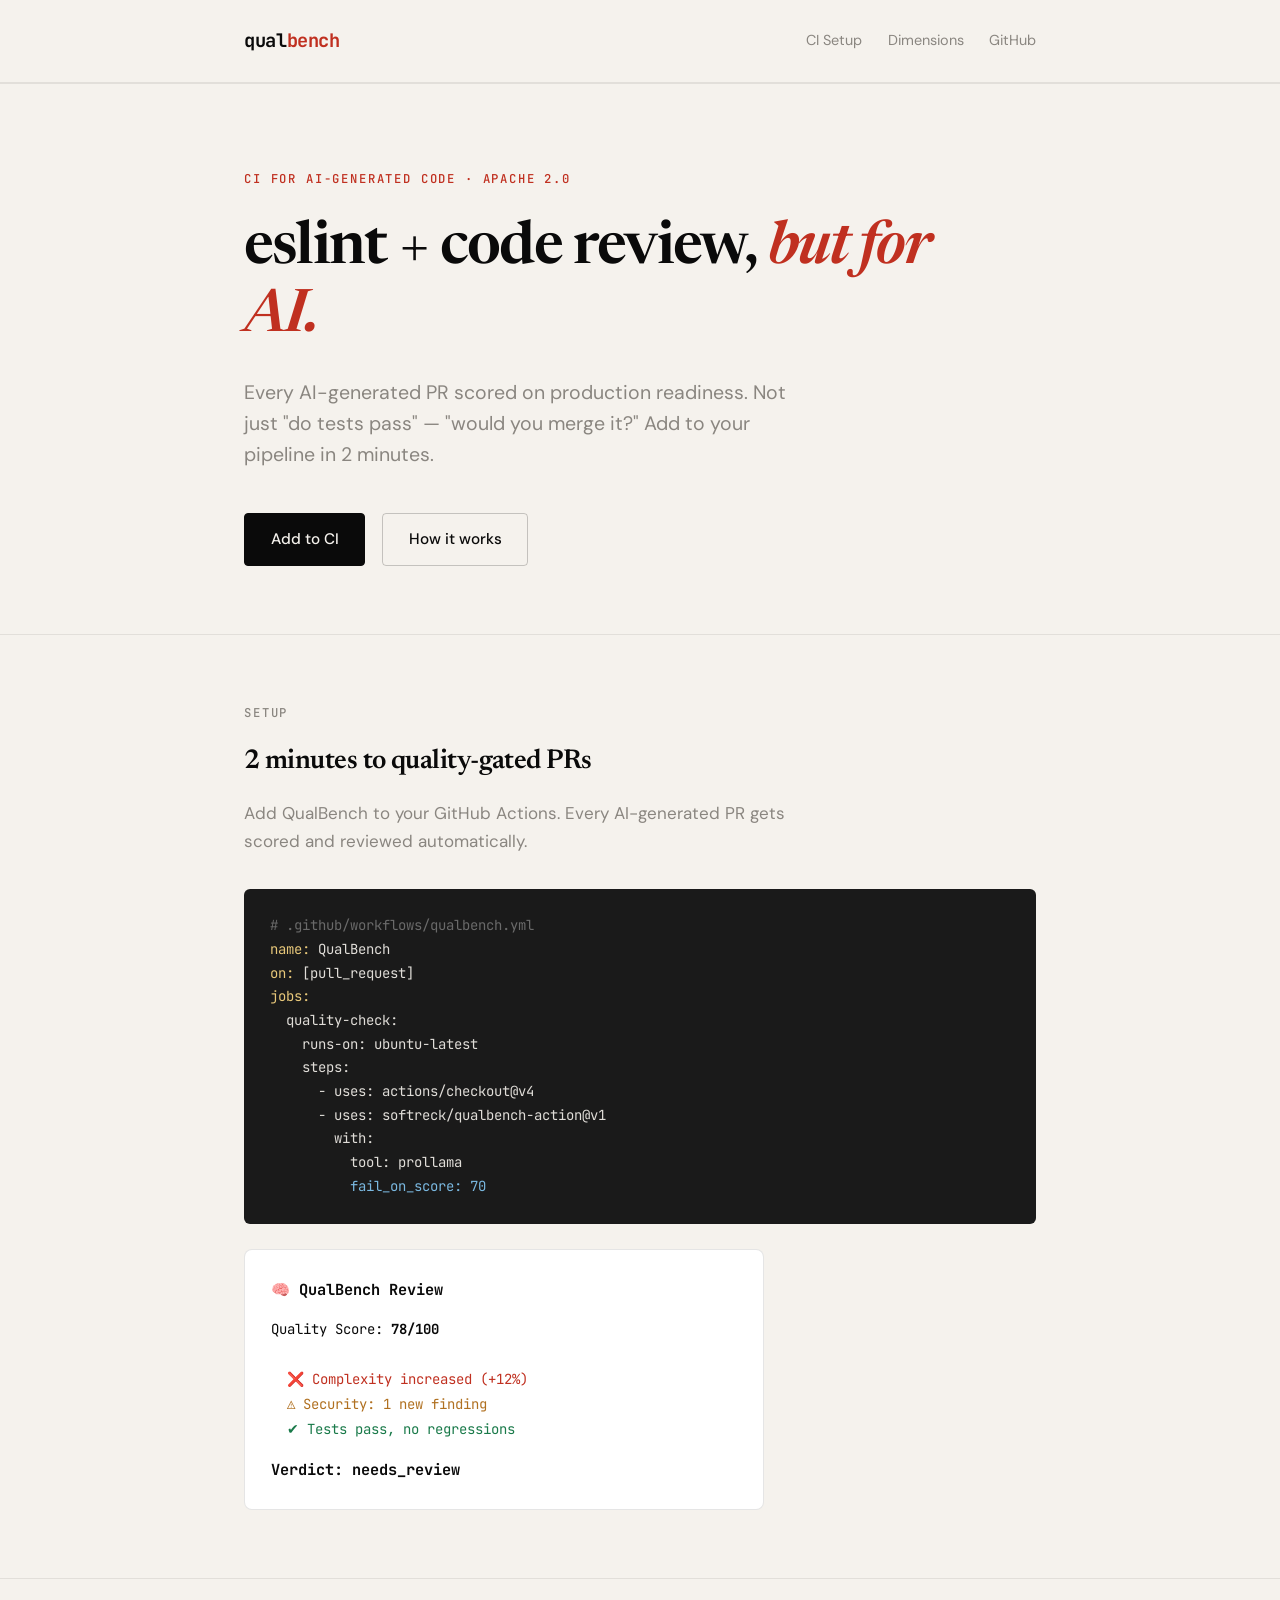
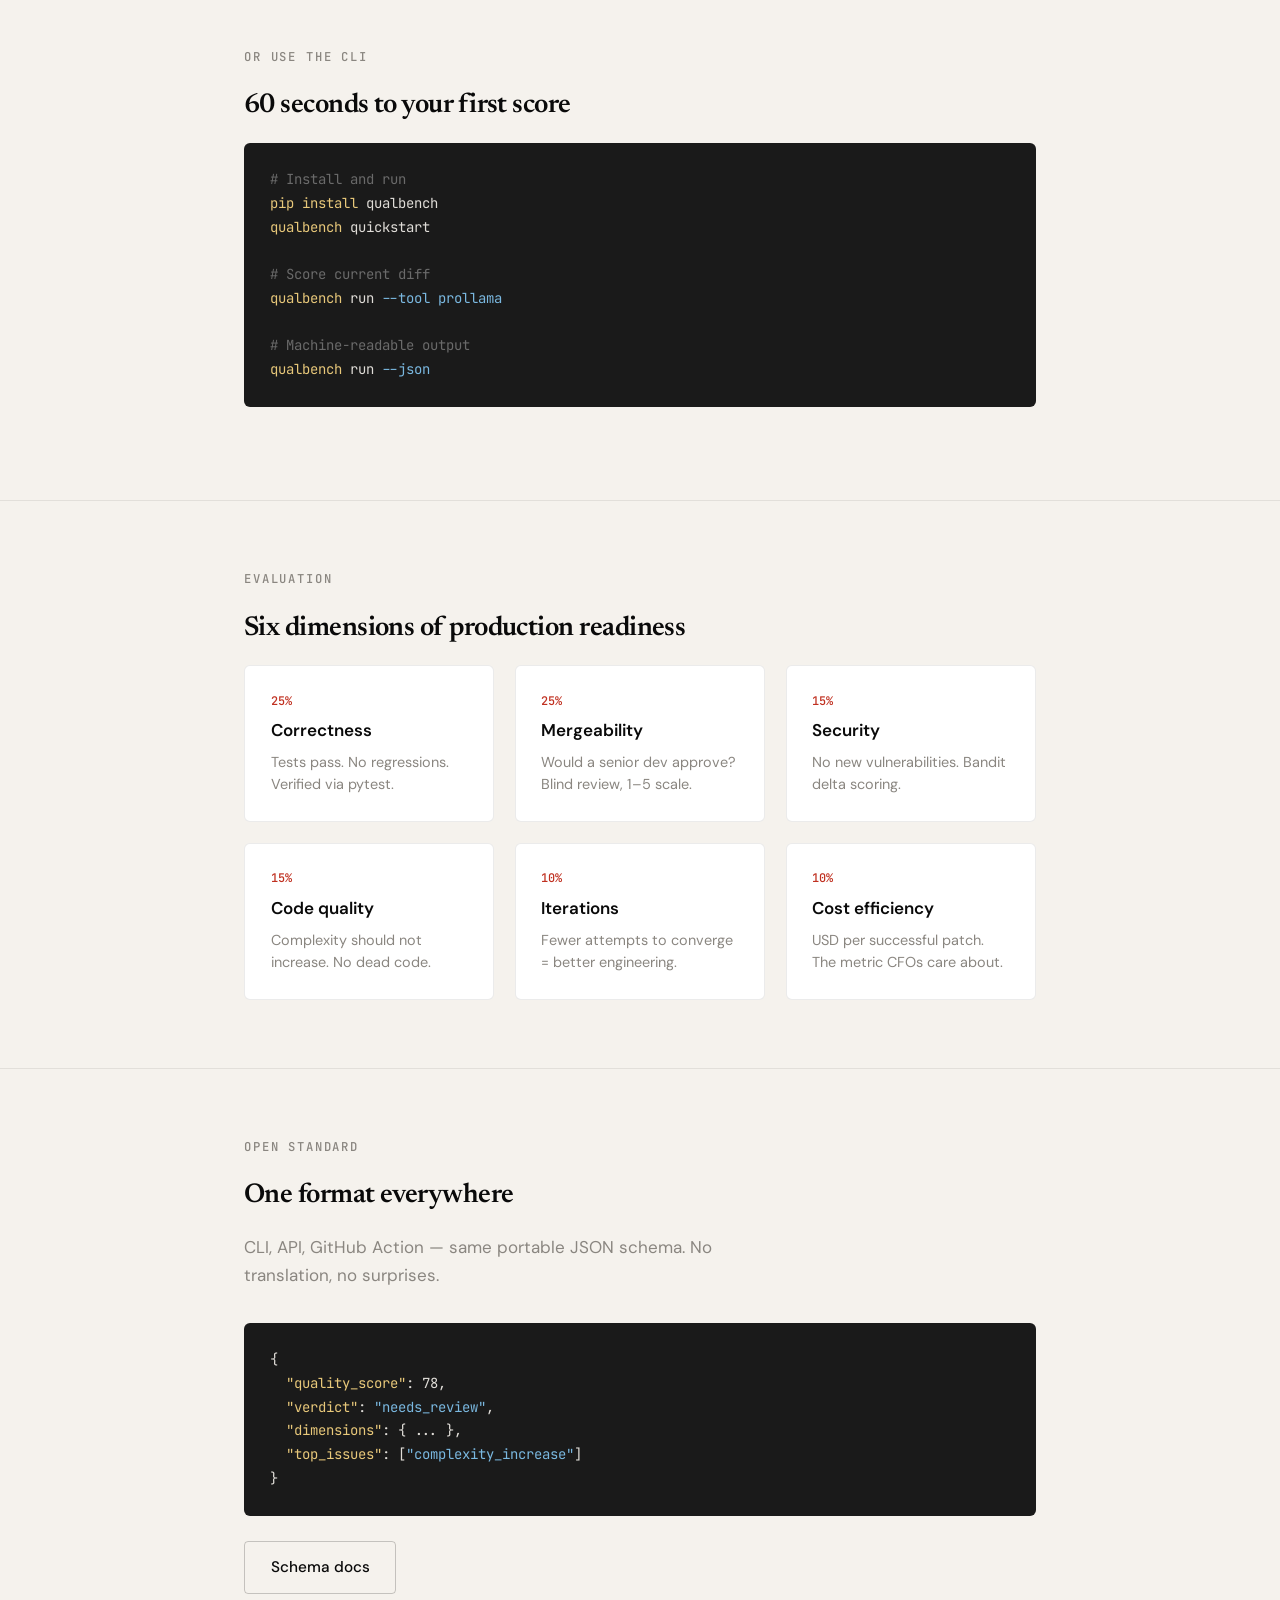
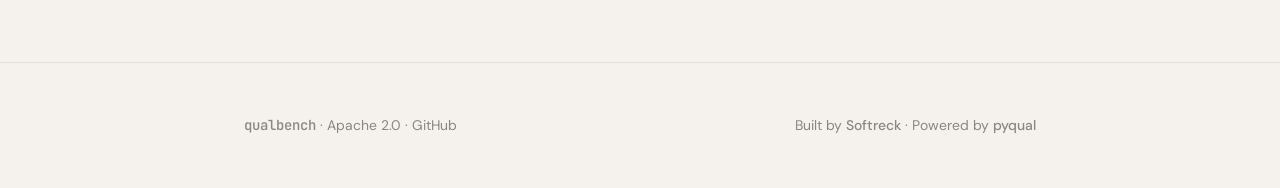
==== www/index.html @ 2bb83873 "feat(docs): CLI interface improvements changes:   - file: cli.py     area: cli     added: [main, inf" ====
<!DOCTYPE html>
<html lang="en">
<head>
<meta charset="UTF-8">
<meta name="viewport" content="width=device-width, initial-scale=1.0">
<title>QualBench — CI for AI-Generated Code</title>
<meta name="description" content="eslint + code review, but for AI. Score every AI-generated PR on production readiness. Add to your pipeline in 2 minutes.">
<link rel="preconnect" href="https://fonts.googleapis.com">
<link href="https://fonts.googleapis.com/css2?family=JetBrains+Mono:wght@400;500;700&family=Newsreader:ital,wght@0,400;0,600;1,400&family=DM+Sans:wght@400;500;600&display=swap" rel="stylesheet">
<style>
*{margin:0;padding:0;box-sizing:border-box}
:root{--ink:#0a0a0a;--paper:#f5f2ed;--mid:#8a8680;--accent:#c03020;--green:#1a7a4a;--mono:'JetBrains Mono',monospace;--serif:'Newsreader',Georgia,serif;--sans:'DM Sans',system-ui,sans-serif}
html{font-size:17px;scroll-behavior:smooth}
body{background:var(--paper);color:var(--ink);font-family:var(--sans);line-height:1.65;-webkit-font-smoothing:antialiased}
.container{max-width:860px;margin:0 auto;padding:0 2rem}
nav{padding:1.5rem 0;border-bottom:1px solid rgba(0,0,0,.08)}
nav .container{display:flex;justify-content:space-between;align-items:center}
nav .logo{font-family:var(--mono);font-weight:700;font-size:1.1rem;text-decoration:none;color:var(--ink);letter-spacing:-.02em}
nav .logo span{color:var(--accent)}
nav .links{display:flex;gap:1.5rem;font-size:.85rem}
nav .links a{color:var(--mid);text-decoration:none;transition:color .2s}
nav .links a:hover{color:var(--ink)}
.hero{padding:5rem 0 4rem}
.hero .overline{font-family:var(--mono);font-size:.72rem;letter-spacing:.15em;text-transform:uppercase;color:var(--accent);margin-bottom:1.5rem;font-weight:500}
.hero h1{font-family:var(--serif);font-size:clamp(2.2rem,5.5vw,3.5rem);font-weight:600;line-height:1.15;letter-spacing:-.03em;max-width:700px;margin-bottom:1.5rem}
.hero h1 em{font-style:italic;color:var(--accent)}
.hero .subtitle{font-size:1.15rem;color:var(--mid);max-width:560px;line-height:1.6;margin-bottom:2.5rem}
.btn{display:inline-flex;align-items:center;gap:.5rem;padding:.75rem 1.5rem;font-size:.9rem;font-weight:500;text-decoration:none;border-radius:4px;transition:all .15s}
.btn-primary{background:var(--ink);color:var(--paper);border:1px solid var(--ink)}
.btn-primary:hover{background:#222}
.btn-ghost{background:transparent;color:var(--ink);border:1px solid rgba(0,0,0,.2)}
.btn-ghost:hover{border-color:var(--ink)}
section{padding:4rem 0;border-top:1px solid rgba(0,0,0,.08)}
.section-label{font-family:var(--mono);font-size:.72rem;letter-spacing:.15em;text-transform:uppercase;color:var(--mid);margin-bottom:1rem;font-weight:500}
h2{font-family:var(--serif);font-size:1.6rem;margin-bottom:.8rem;font-weight:600;letter-spacing:-.02em}
.desc{color:var(--mid);margin-bottom:2rem;max-width:560px}
pre{background:#1a1a1a;color:#e0ddd8;padding:1.5rem;border-radius:6px;overflow-x:auto;font-family:var(--mono);font-size:.82rem;line-height:1.7;margin-bottom:1.5rem}
pre .cmt{color:#6a6a6a}pre .cmd{color:#e8c87a}pre .flg{color:#7ab8e0}
.dim-grid{display:grid;grid-template-columns:repeat(auto-fit,minmax(240px,1fr));gap:1.2rem}
.dim-card{padding:1.5rem;border:1px solid rgba(0,0,0,.08);border-radius:6px;background:#fff;transition:border-color .2s}
.dim-card:hover{border-color:rgba(0,0,0,.2)}
.dim-weight{font-family:var(--mono);font-size:.7rem;color:var(--accent);margin-bottom:.3rem;font-weight:500}
.dim-name{font-weight:600;font-size:1rem;margin-bottom:.4rem}
.dim-desc{font-size:.85rem;color:var(--mid);line-height:1.55}
.pr-preview{background:#fff;border:1px solid rgba(0,0,0,.1);border-radius:8px;padding:1.5rem;font-family:var(--mono);font-size:.82rem;line-height:1.8;max-width:520px}
.pr-preview .title{font-weight:700;margin-bottom:.8rem;font-size:.9rem}
.pr-pass{color:var(--green)}
.pr-warn{color:#b07020}
.pr-fail{color:var(--accent)}
.pr-verdict{margin-top:.8rem;font-weight:700;font-size:.9rem}
footer{padding:3rem 0;border-top:1px solid rgba(0,0,0,.08);font-size:.82rem;color:var(--mid)}
footer .container{display:flex;justify-content:space-between;flex-wrap:wrap;gap:1rem}
footer a{color:var(--mid);text-decoration:none}
footer a:hover{color:var(--ink)}
@media(max-width:640px){.container{padding:0 1.2rem}.hero{padding:3rem 0 2.5rem}.dim-grid{grid-template-columns:1fr}footer .container{flex-direction:column;text-align:center}}
</style>
</head>
<body>
<nav><div class="container">
<a href="/" class="logo">qual<span>bench</span></a>
<div class="links">
<a href="#ci">CI Setup</a>
<a href="#dimensions">Dimensions</a>
<a href="https://github.com/softreck/qualbench">GitHub</a>
</div>
</div></nav>

<section class="hero"><div class="container">
<div class="overline">CI for AI-generated code &middot; Apache 2.0</div>
<h1>eslint + code review, <em>but for AI.</em></h1>
<p class="subtitle">Every AI-generated PR scored on production readiness. Not just "do tests pass" — "would you merge it?" Add to your pipeline in 2 minutes.</p>
<div style="display:flex;gap:1rem;flex-wrap:wrap">
<a href="https://github.com/softreck/qualbench" class="btn btn-primary">Add to CI</a>
<a href="#dimensions" class="btn btn-ghost">How it works</a>
</div>
</div></section>

<section id="ci"><div class="container">
<div class="section-label">Setup</div>
<h2>2 minutes to quality-gated PRs</h2>
<p class="desc">Add QualBench to your GitHub Actions. Every AI-generated PR gets scored and reviewed automatically.</p>
<pre><span class="cmt"># .github/workflows/qualbench.yml</span>
<span class="cmd">name:</span> QualBench
<span class="cmd">on:</span> [pull_request]
<span class="cmd">jobs:</span>
  quality-check:
    runs-on: ubuntu-latest
    steps:
      - uses: actions/checkout@v4
      - uses: softreck/qualbench-action@v1
        with:
          tool: prollama
          <span class="flg">fail_on_score: 70</span></pre>
<div class="pr-preview">
<div class="title">🧠 QualBench Review</div>
<div>Quality Score: <strong>78/100</strong></div>
<br>
<div class="pr-fail">&nbsp;&nbsp;❌ Complexity increased (+12%)</div>
<div class="pr-warn">&nbsp;&nbsp;⚠ Security: 1 new finding</div>
<div class="pr-pass">&nbsp;&nbsp;✔ Tests pass, no regressions</div>
<div class="pr-verdict">Verdict: needs_review</div>
</div>
</div></section>

<section><div class="container">
<div class="section-label">Or use the CLI</div>
<h2>60 seconds to your first score</h2>
<pre><span class="cmt"># Install and run</span>
<span class="cmd">pip install</span> qualbench
<span class="cmd">qualbench</span> quickstart

<span class="cmt"># Score current diff</span>
<span class="cmd">qualbench</span> run <span class="flg">--tool prollama</span>

<span class="cmt"># Machine-readable output</span>
<span class="cmd">qualbench</span> run <span class="flg">--json</span></pre>
</div></section>

<section id="dimensions"><div class="container">
<div class="section-label">Evaluation</div>
<h2>Six dimensions of production readiness</h2>
<div class="dim-grid">
<div class="dim-card"><div class="dim-weight">25%</div><div class="dim-name">Correctness</div><div class="dim-desc">Tests pass. No regressions. Verified via pytest.</div></div>
<div class="dim-card"><div class="dim-weight">25%</div><div class="dim-name">Mergeability</div><div class="dim-desc">Would a senior dev approve? Blind review, 1–5 scale.</div></div>
<div class="dim-card"><div class="dim-weight">15%</div><div class="dim-name">Security</div><div class="dim-desc">No new vulnerabilities. Bandit delta scoring.</div></div>
<div class="dim-card"><div class="dim-weight">15%</div><div class="dim-name">Code quality</div><div class="dim-desc">Complexity should not increase. No dead code.</div></div>
<div class="dim-card"><div class="dim-weight">10%</div><div class="dim-name">Iterations</div><div class="dim-desc">Fewer attempts to converge = better engineering.</div></div>
<div class="dim-card"><div class="dim-weight">10%</div><div class="dim-name">Cost efficiency</div><div class="dim-desc">USD per successful patch. The metric CFOs care about.</div></div>
</div>
</div></section>

<section><div class="container">
<div class="section-label">Open standard</div>
<h2>One format everywhere</h2>
<p class="desc">CLI, API, GitHub Action — same portable JSON schema. No translation, no surprises.</p>
<pre>{
  <span class="cmd">"quality_score"</span>: 78,
  <span class="cmd">"verdict"</span>: <span class="flg">"needs_review"</span>,
  <span class="cmd">"dimensions"</span>: { ... },
  <span class="cmd">"top_issues"</span>: [<span class="flg">"complexity_increase"</span>]
}</pre>
<a href="https://github.com/softreck/qualbench/blob/main/docs/schema.md" class="btn btn-ghost">Schema docs</a>
</div></section>

<footer><div class="container">
<div><span style="font-family:var(--mono);font-weight:500">qualbench</span> &middot; Apache 2.0 &middot; <a href="https://github.com/softreck/qualbench">GitHub</a></div>
<div>Built by <a href="https://softreck.com" style="font-weight:500">Softreck</a> &middot; Powered by <a href="https://github.com/semcod/pyqual" style="font-weight:500">pyqual</a></div>
</div></footer>
</body>
</html>
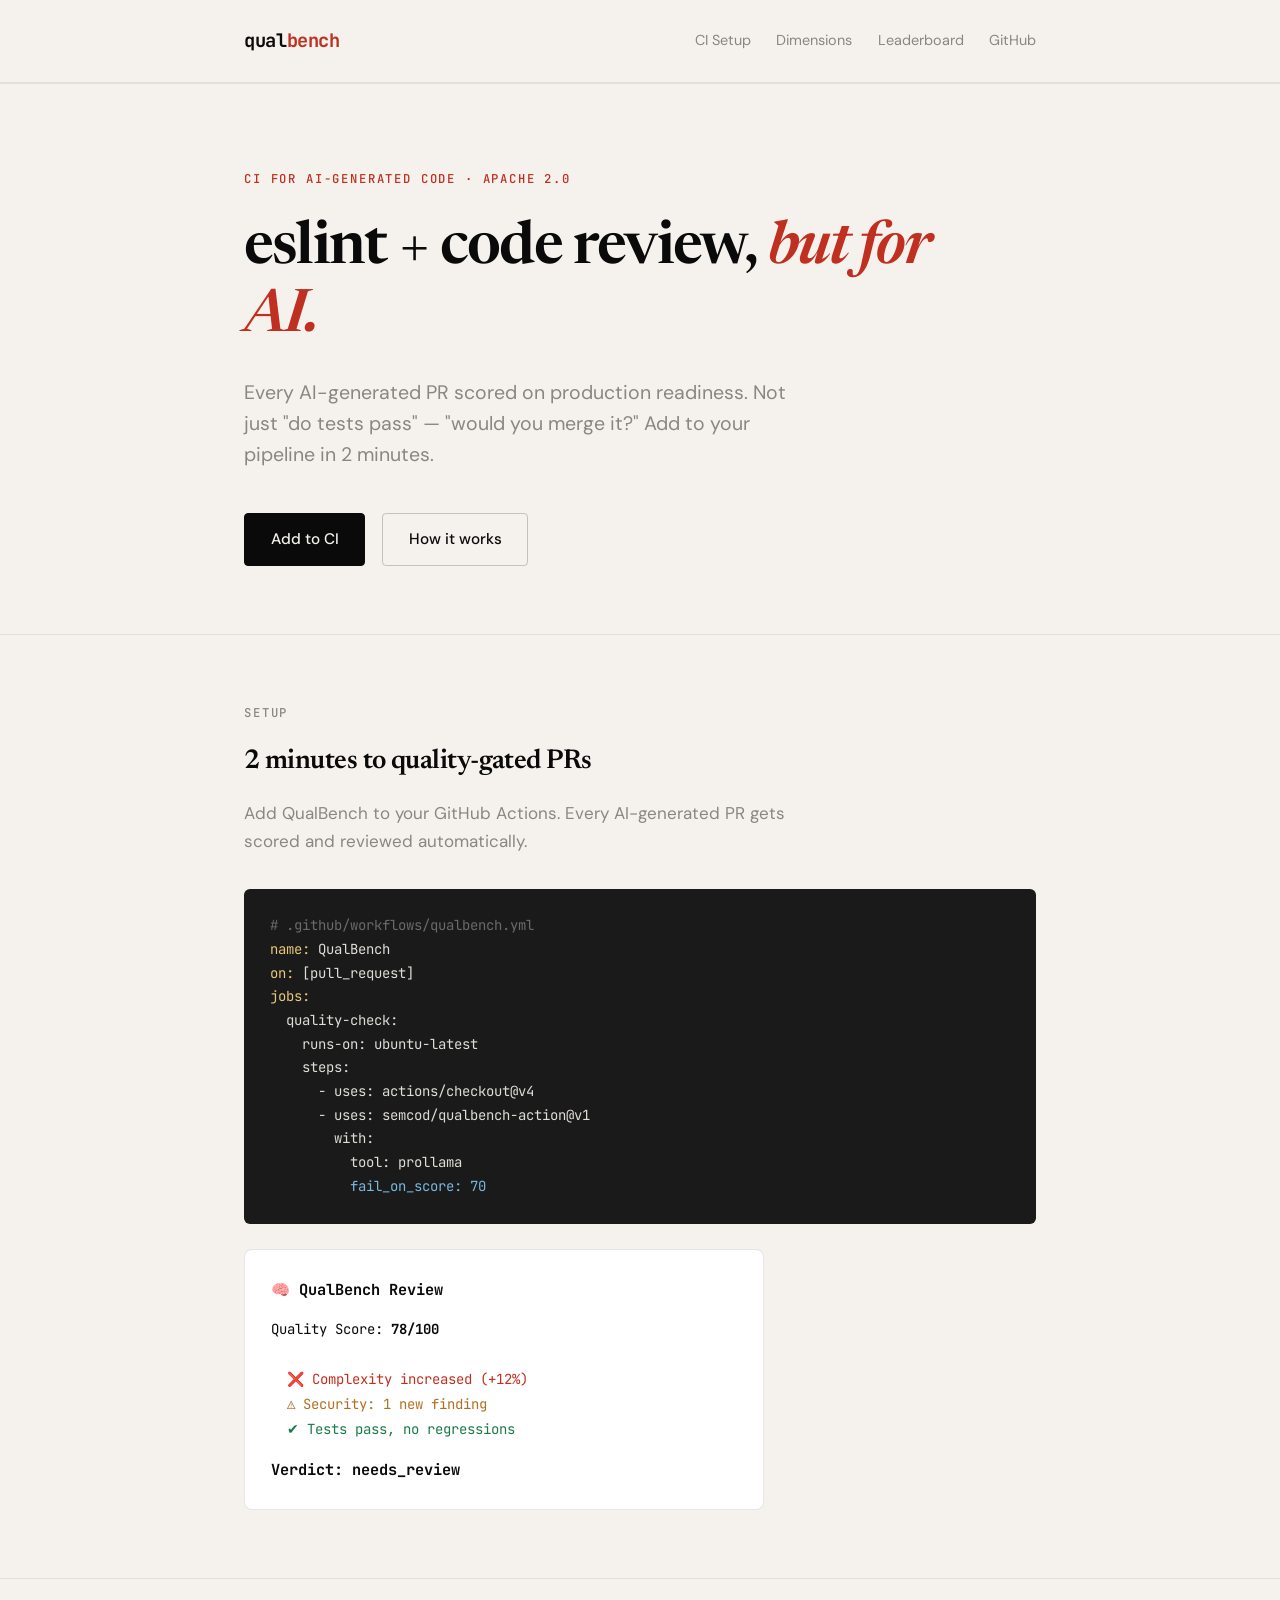
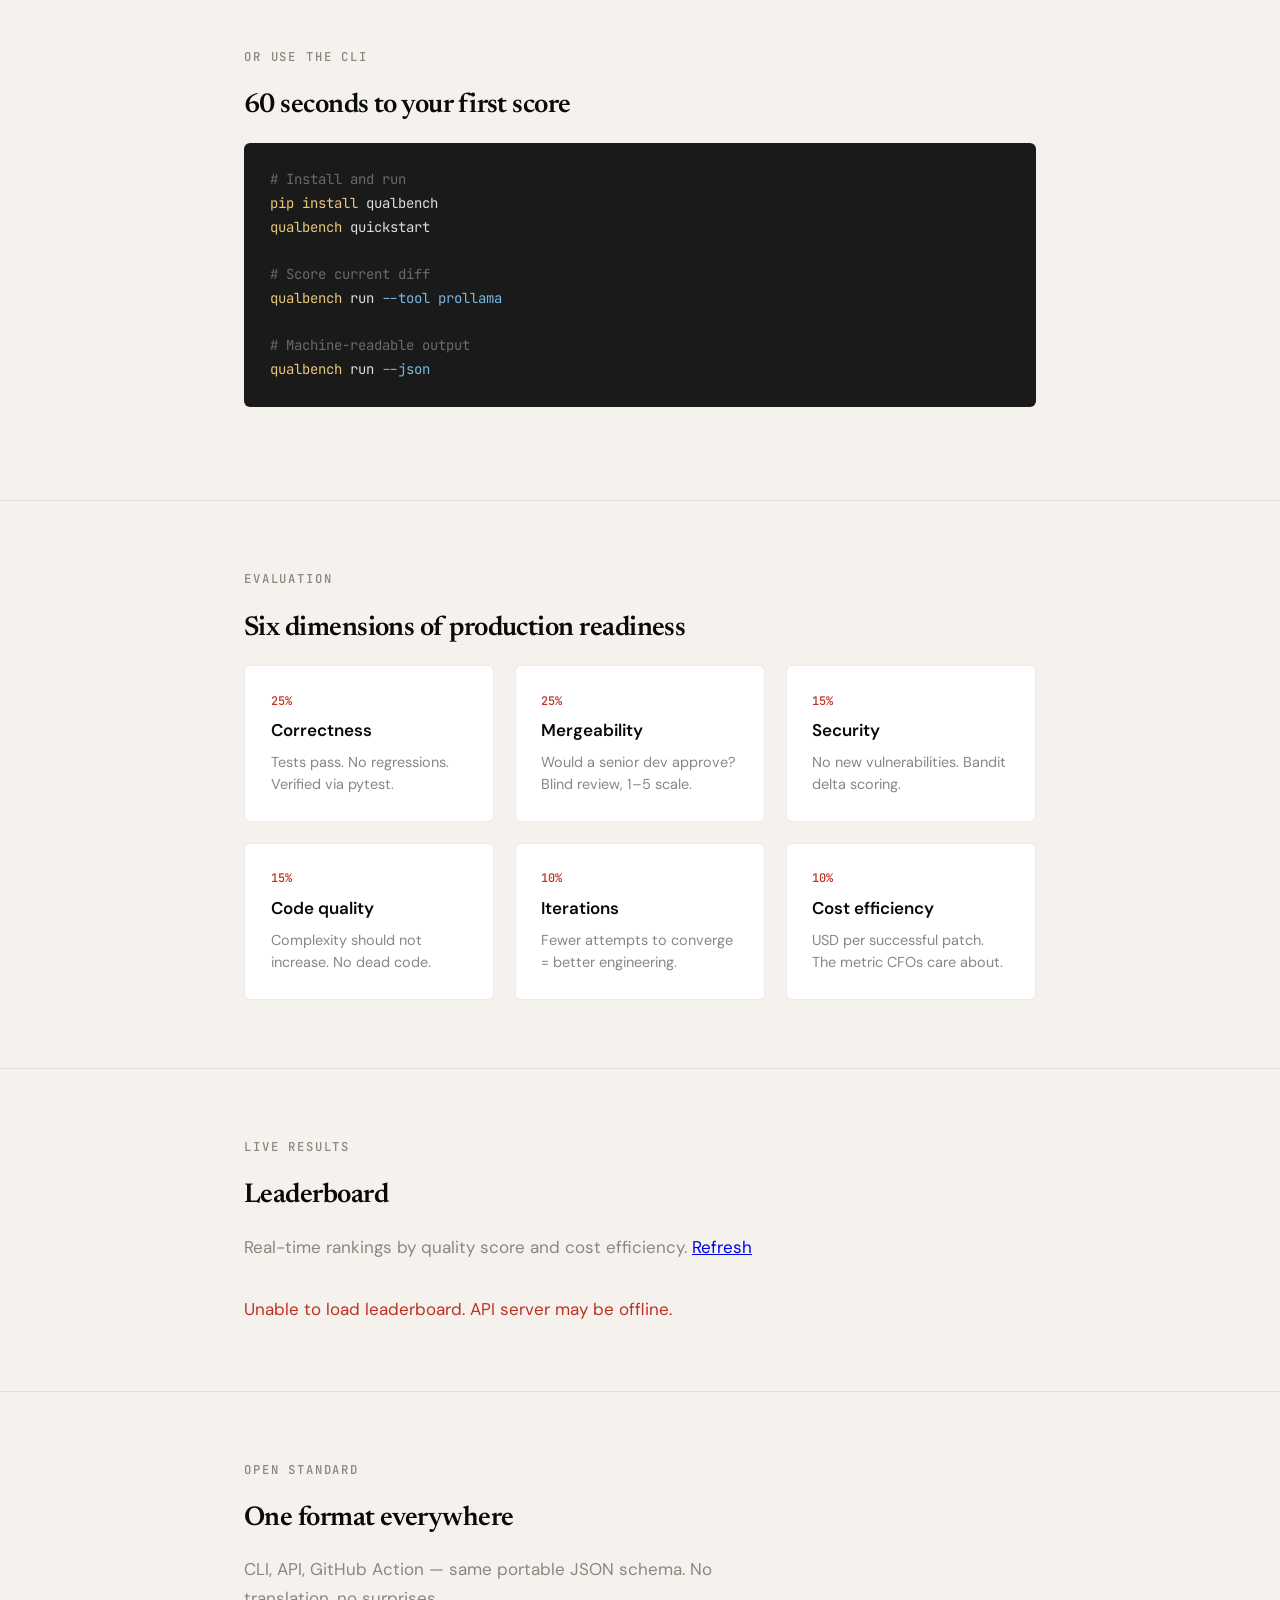
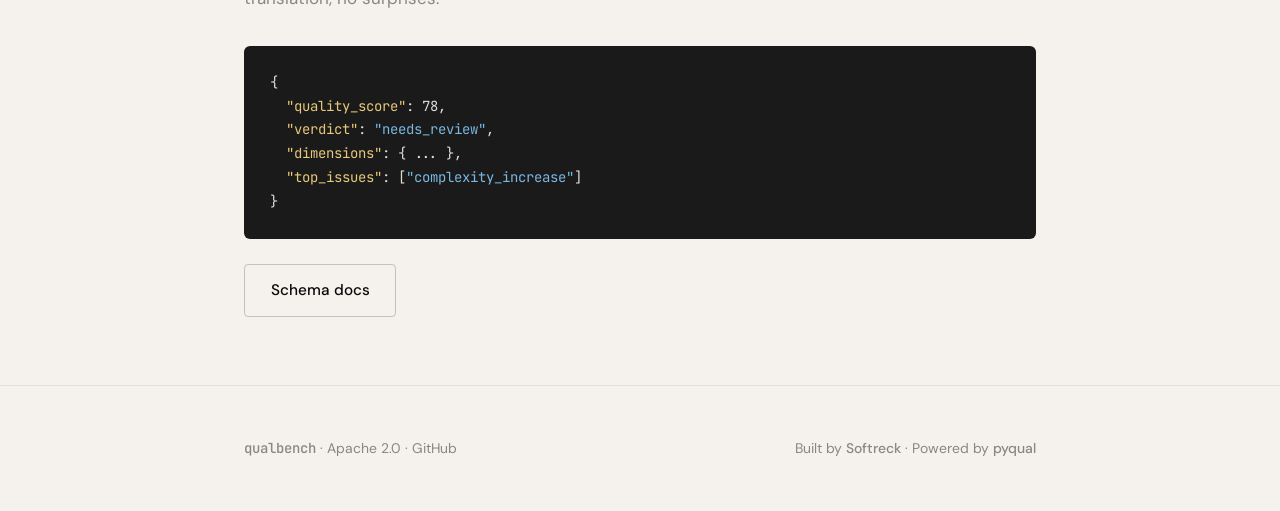
==== commit aad981de: "feat: QualBench v2 Phase 1 - API, leaderboard, dataset v1 (50 issues) - Add FastAPI leaderboard API " ====
--- a/www/index.html
+++ b/www/index.html
@@ -61,7 +61,8 @@
 <div class="links">
 <a href="#ci">CI Setup</a>
 <a href="#dimensions">Dimensions</a>
-<a href="https://github.com/softreck/qualbench">GitHub</a>
+<a href="#leaderboard">Leaderboard</a>
+<a href="https://github.com/semcod/qualbench">GitHub</a>
 </div>
 </div></nav>
 
@@ -70,7 +71,7 @@
 <h1>eslint + code review, <em>but for AI.</em></h1>
 <p class="subtitle">Every AI-generated PR scored on production readiness. Not just "do tests pass" — "would you merge it?" Add to your pipeline in 2 minutes.</p>
 <div style="display:flex;gap:1rem;flex-wrap:wrap">
-<a href="https://github.com/softreck/qualbench" class="btn btn-primary">Add to CI</a>
+<a href="https://github.com/semcod/qualbench" class="btn btn-primary">Add to CI</a>
 <a href="#dimensions" class="btn btn-ghost">How it works</a>
 </div>
 </div></section>
@@ -87,7 +88,7 @@
     runs-on: ubuntu-latest
     steps:
       - uses: actions/checkout@v4
-      - uses: softreck/qualbench-action@v1
+      - uses: semcod/qualbench-action@v1
         with:
           tool: prollama
           <span class="flg">fail_on_score: 70</span></pre>
@@ -129,6 +130,28 @@
 </div>
 </div></section>
 
+<section id="leaderboard"><div class="container">
+<div class="section-label">Live results</div>
+<h2>Leaderboard</h2>
+<p class="desc">Real-time rankings by quality score and cost efficiency. <a href="#" onclick="loadLeaderboard(); return false;">Refresh</a></p>
+
+<div id="leaderboard-loading" style="color:var(--mid);font-size:.9rem">Loading...</div>
+<div id="leaderboard-error" style="color:var(--accent);display:none">Unable to load leaderboard. API server may be offline.</div>
+
+<div id="leaderboard-content" style="display:none">
+<div style="display:grid;grid-template-columns:1fr 1fr;gap:2rem;margin-top:1.5rem">
+<div>
+<h3 style="font-family:var(--mono);font-size:.8rem;margin-bottom:1rem">By Quality Score</h3>
+<div id="by-quality" class="lb-list"></div>
+</div>
+<div>
+<h3 style="font-family:var(--mono);font-size:.8rem;margin-bottom:1rem">By Cost Efficiency</h3>
+<div id="by-cost" class="lb-list"></div>
+</div>
+</div>
+</div>
+</div></section>
+
 <section><div class="container">
 <div class="section-label">Open standard</div>
 <h2>One format everywhere</h2>
@@ -139,11 +162,78 @@
   <span class="cmd">"dimensions"</span>: { ... },
   <span class="cmd">"top_issues"</span>: [<span class="flg">"complexity_increase"</span>]
 }</pre>
-<a href="https://github.com/softreck/qualbench/blob/main/docs/schema.md" class="btn btn-ghost">Schema docs</a>
-</div></section>
+<a href="https://github.com/semcod/qualbench/blob/main/docs/schema.md" class="btn btn-ghost">Schema docs</a>
+</div></section>
+
+<style>
+.lb-list{font-family:var(--mono);font-size:.85rem}
+.lb-item{display:flex;justify-content:space-between;align-items:center;padding:.6rem 0;border-bottom:1px solid rgba(0,0,0,.06)}
+.lb-rank{color:var(--mid);width:2rem}
+.lb-tool{font-weight:500}
+.lb-score{font-family:var(--mono)}
+.lb-verdict{font-size:.75rem;margin-left:.5rem}
+.verdict-ready{color:var(--green)}
+.verdict-review{color:#b07020}
+.verdict-fail{color:var(--accent)}
+</style>
+
+<script>
+const API_URL = window.location.hostname === 'localhost' ? 'http://localhost:8000' : 'https://api.qualbench.com';
+
+async function loadLeaderboard() {
+  const loading = document.getElementById('leaderboard-loading');
+  const error = document.getElementById('leaderboard-error');
+  const content = document.getElementById('leaderboard-content');
+  const byQuality = document.getElementById('by-quality');
+  const byCost = document.getElementById('by-cost');
+
+  loading.style.display = 'block';
+  error.style.display = 'none';
+  content.style.display = 'none';
+
+  try {
+    const resp = await fetch(`${API_URL}/api/v1/leaderboard`, {timeout: 5000});
+    if (!resp.ok) throw new Error(`HTTP ${resp.status}`);
+    const data = await resp.json();
+
+    // Render quality ranking
+    byQuality.innerHTML = data.by_quality.slice(0, 10).map((e, i) => {
+      const vClass = e.verdict === 'ready_to_merge' ? 'verdict-ready' :
+                     e.verdict === 'needs_review' ? 'verdict-review' : 'verdict-fail';
+      const vIcon = e.verdict === 'ready_to_merge' ? '✔' : e.verdict === 'needs_review' ? '⚠' : '❌';
+      return `<div class="lb-item">
+        <span><span class="lb-rank">${i+1}.</span><span class="lb-tool">${e.tool}</span> <span class="lb-verdict ${vClass}">${vIcon}</span></span>
+        <span class="lb-score">${Math.round(e.quality_score)}</span>
+      </div>`;
+    }).join('') || '<div style="color:var(--mid)">No results yet</div>';
+
+    // Render cost efficiency ranking
+    byCost.innerHTML = data.by_cost_efficiency.slice(0, 10).map((e, i) => {
+      const costEff = e.verdict === 'not_merge_ready' ? '∞' :
+                      `$${(e.cost_usd / Math.max(e.quality_score/100, 0.01)).toFixed(2)}/pt`;
+      return `<div class="lb-item">
+        <span><span class="lb-rank">${i+1}.</span><span class="lb-tool">${e.tool}</span></span>
+        <span class="lb-score">${costEff}</span>
+      </div>`;
+    }).join('') || '<div style="color:var(--mid)">No results yet</div>';
+
+    loading.style.display = 'none';
+    content.style.display = 'block';
+  } catch (err) {
+    loading.style.display = 'none';
+    error.style.display = 'block';
+    console.error('Leaderboard load failed:', err);
+  }
+}
+
+// Auto-load on page load
+if (document.getElementById('leaderboard')) {
+  loadLeaderboard();
+}
+</script>
 
 <footer><div class="container">
-<div><span style="font-family:var(--mono);font-weight:500">qualbench</span> &middot; Apache 2.0 &middot; <a href="https://github.com/softreck/qualbench">GitHub</a></div>
+<div><span style="font-family:var(--mono);font-weight:500">qualbench</span> &middot; Apache 2.0 &middot; <a href="https://github.com/semcod/qualbench">GitHub</a></div>
 <div>Built by <a href="https://softreck.com" style="font-weight:500">Softreck</a> &middot; Powered by <a href="https://github.com/semcod/pyqual" style="font-weight:500">pyqual</a></div>
 </div></footer>
 </body>
